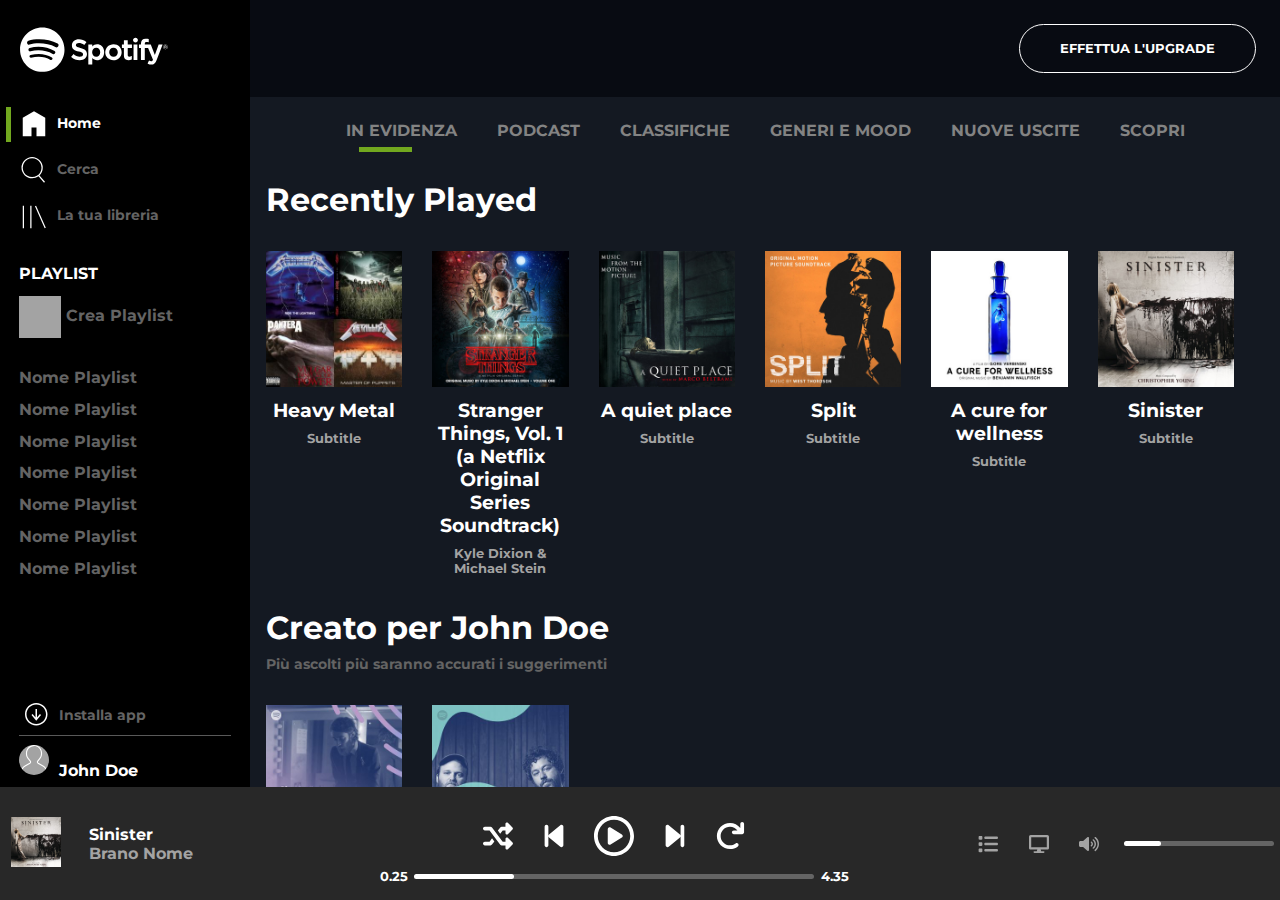
==== bonus.html @ 2855f5fd "Added new styles + Created bonus files" ====
<!DOCTYPE html>
<html lang="en">

<head>
    <meta charset="UTF-8">
    <meta http-equiv="X-UA-Compatible" content="IE=edge">
    <meta name="viewport" content="width=device-width, initial-scale=1.0">
    <title>Document</title>
    <link rel="preconnect" href="https://fonts.googleapis.com">
    <link rel="preconnect" href="https://fonts.gstatic.com" crossorigin>
    <link href="https://fonts.googleapis.com/css2?family=Montserrat:wght@400;700&display=swap" rel="stylesheet">
    <link rel="stylesheet" href="https://cdnjs.cloudflare.com/ajax/libs/font-awesome/6.1.1/css/all.min.css" integrity="sha512-KfkfwYDsLkIlwQp6LFnl8zNdLGxu9YAA1QvwINks4PhcElQSvqcyVLLD9aMhXd13uQjoXtEKNosOWaZqXgel0g==" crossorigin="anonymous" referrerpolicy="no-referrer" />  
    <link rel="stylesheet" href="css/style.css">
    <link rel="stylesheet" href="css/bonus.css">
</head>

<body>

  <!-- Main container of all the web-app-->
  <div class="app">  

    <!--  div  of  all the "upper" content-->
    <div class="flex-grow d-flex">

      <!-- sidebar -->
      <div class="sidebar">
            <!-- sidebar content -->
            <div class="sidebar-logo">
                <img class="logo" src="img/images/logo.svg" alt="logo spotify">
                <img src="img/images/logo-small.svg" alt="" class="logo-small">
            </div>
            <div class="sidebar-switch-section">
                <ul>
                    <li class="text-white"><img src="img/images/home.svg"" alt=""><span class="sidebar-switch-section-name">Home</span></li>
                    <li><img src="img/images/search.svg" alt=""><span class="sidebar-switch-section-name">Cerca</span></li>
                    <li><img src="img/images/libreria.svg" alt=""><span class="sidebar-switch-section-name">La tua libreria</span></li>
                </ul>
            </div>

            <div class="playlist flex-grow overflow-auto">
                <h1 class="text-medium ">PLAYLIST</h1>
                <div class="playlist-square"><i class="square-add fa-solid fa-plus"></i></div>
                <span>Crea Playlist</span>

                <ol>
                    <li>Nome Playlist</li>
                    <li>Nome Playlist</li>
                    <li>Nome Playlist</li>
                    <li>Nome Playlist</li>
                    <li>Nome Playlist</li>
                    <li>Nome Playlist</li>
                    <li>Nome Playlist</li>
                </ol>
            </div>

           <div class="user-info">
               <div class="upper-info">
                <img src="img/images/download.svg" alt=""><span> Installa app</span>
                </div>
                <div class="bottom-info">
                    <img src="img/images/profile.svg" alt=""><span class="text-white">John Doe</span>
                </div>
           </div>

      </div>
      <!-- end of the sidebar -->

      <!-- app content which includes topbar and all the songs-->
      <div class="d-flex flex-grow flex-col">
        <!-- navbar with the uppgrade button -->
        <div class="topbar">
            <button>EFFETTUA L'UPGRADE</button>
        </div>
        <!-- end of the navbar -->
        
        <!-- contents of the songs and the main content of the webapp -->
        <div class="flex-grow overflow-auto songs-container">
          <!-- navbar for different categories "podcast rankings ..." -->
          <div class="nav-categories">
              <ul>
                <li>In evidenza</li>
                <li>Podcast</li>
                <li>Classifiche</li>
                <li>generi e mood</li>
                <li>nuove uscite</li>
                <li>scopri</li>
              </ul>
          </div>
          <!-- END OF NAV-CATEGORIES -->

          <!-- songs content -->
          <div class="headings">
            <h1>Recently Played</h1>
          </div>
          <div class="row">
            <div class="square">
              <div class="square-img">
              <img src="img/images/metal_lifting.jpg" alt="">
              </div>
              <div class="square-text">
                <h1 class="">Heavy Metal</h1>
                <h2 class="text-small">Subtitle</h2>
              </div>
            </div>
            <div class="square">
              <div class="square-img">
              <img src="img/images/stranger.jpeg" alt="">
              </div>
              <div class="square-text">
                <h1 class="">Stranger Things, Vol. 1 (a Netflix Original Series Soundtrack)</h1>
                <h2 class="text-small">Kyle Dixion & Michael Stein</h2>
              </div>
            </div>

            <div class="square">
              <div class="square-img">
              <img src="img/images/aquietplace.jpeg" alt="">
              </div>
              <div class="square-text">
                <h1 class="">A quiet place</h1>
                <h2 class="text-small">Subtitle</h2>
              </div>
            </div>

            <div class="square">
              <div class="square-img">
              <img src="img/images/split.jpeg" alt="">
              </div>
              <div class="square-text">
                <h1 class="">Split</h1>
                <h2 class="text-small">Subtitle</h2>
              </div>
            </div>
            

            <div class="square">
              <div class="square-img">
              <img src="img/images/cure.jpeg" alt="">
              </div>
              <div class="square-text">
                <h1 class="">A cure for wellness</h1>
                <h2 class="text-small">Subtitle</h2>
              </div>
            </div>


            
            <div class="square">
              <div class="square-img">
              <img src="img/images/sinister.jpeg" alt="">
              </div>
              <div class="square-text">
                <h1 class="">Sinister</h1>
                <h2 class="text-small">Subtitle</h2>
              </div>
            </div>
          </div>

          <div class="headings">
          <h1>Creato per John Doe</h1>
          <h2>Più ascolti più saranno accurati i suggerimenti</h2>
          </div>
          <div class="row">
            <div class="square">
              <div class="square-img">
              <img src="img/images/radar.jpeg" alt="">
              </div>
              <div class="square-text">
                <h1 class="">Release Radar</h1>
              </div>
            </div>
            <div class="square">
              <div class="square-img">
              <img src="img/images/mixdaily.jpeg" alt="">
              </div>
              <div class="square-text">
                <h1 class="">Daily Mix 1</h1>
              </div>
            </div>
          </div>


          <div class="headings">
            <h1>Artisti più popolari</h1>
            <h2>Più ascolti più saranno accurati i suggerimenti</h2>
            </div>
            <div class="row">
              <div class="square">
                <div class="square-img" id="circle-img">
                <img src="img/images/youg.jpeg" class="border-r-50" alt="">
                </div>
                <div class="square-text">
                  <h1 class="">Lana Del Rey</h1>
                </div>
              </div>
              <div class="square">
                <div class="square-img" id="circle-img">
                <img src="img/images/einaudi.jpeg" class="border-r-50" alt="">
                </div>
                <div class="square-text">
                  <h1 class="">Ludovico Einauidi</h1>
                </div>
              </div>
            </div>
        </div>
          <!-- ends of the song content -->

      </div>
    </div>
    <!-- end of the "upper" content -->

    <!-- bottom player of the songs -->
    <div class="bottom-player">

      <div class="player-content">

        <div class="player-left">
            <div class="player-left-img">
              <img src="img/images/sinister.jpeg" alt="">
            </div>
            <div class="player-left-title">
              <h1 class="text-medium">Sinister</h1>
              <h2 class="text-medium">Brano Nome</h2>
            </div>
            <div class="player-left-icons">
              <i class="fa-regular fa-heart"></i>
              <i class="fa-regular fa-folder"></i>
            </div>
        </div>

        <div class="player-middle">
            <div class="player-middle-top">
              <svg xmlns="http://www.w3.org/2000/svg" viewBox="0 0 512 512"><!--! Font Awesome Pro 6.1.1 by @fontawesome - https://fontawesome.com License - https://fontawesome.com/license (Commercial License) Copyright 2022 Fonticons, Inc. --><path d="M424.1 287c-15.13-15.12-40.1-4.426-40.1 16.97V352H336L153.6 108.8C147.6 100.8 138.1 96 128 96H32C14.31 96 0 110.3 0 128s14.31 32 32 32h80l182.4 243.2C300.4 411.3 309.9 416 320 416h63.97v47.94c0 21.39 25.86 32.12 40.99 17l79.1-79.98c9.387-9.387 9.387-24.59 0-33.97L424.1 287zM336 160h47.97v48.03c0 21.39 25.87 32.09 40.1 16.97l79.1-79.98c9.387-9.391 9.385-24.59-.0013-33.97l-79.1-79.98c-15.13-15.12-40.99-4.391-40.99 17V96H320c-10.06 0-19.56 4.75-25.59 12.81L254 162.7L293.1 216L336 160zM112 352H32c-17.69 0-32 14.31-32 32s14.31 32 32 32h96c10.06 0 19.56-4.75 25.59-12.81l40.4-53.87L154 296L112 352z"/></svg>
              <svg xmlns="http://www.w3.org/2000/svg" viewBox="0 0 320 512"><!--! Font Awesome Pro 6.1.1 by @fontawesome - https://fontawesome.com License - https://fontawesome.com/license (Commercial License) Copyright 2022 Fonticons, Inc. --><path d="M31.1 64.03c-17.67 0-31.1 14.33-31.1 32v319.9c0 17.67 14.33 32 32 32C49.67 447.1 64 433.6 64 415.1V96.03C64 78.36 49.67 64.03 31.1 64.03zM267.5 71.41l-192 159.1C67.82 237.8 64 246.9 64 256c0 9.094 3.82 18.18 11.44 24.62l192 159.1c20.63 17.12 52.51 2.75 52.51-24.62v-319.9C319.1 68.66 288.1 54.28 267.5 71.41z"/></svg>
              <svg xmlns="http://www.w3.org/2000/svg" viewBox="0 0 512 512"><!--! Font Awesome Pro 6.1.1 by @fontawesome - https://fontawesome.com License - https://fontawesome.com/license (Commercial License) Copyright 2022 Fonticons, Inc. --><path d="M188.3 147.1C195.8 142.8 205.1 142.1 212.5 147.5L356.5 235.5C363.6 239.9 368 247.6 368 256C368 264.4 363.6 272.1 356.5 276.5L212.5 364.5C205.1 369 195.8 369.2 188.3 364.9C180.7 360.7 176 352.7 176 344V167.1C176 159.3 180.7 151.3 188.3 147.1V147.1zM512 256C512 397.4 397.4 512 256 512C114.6 512 0 397.4 0 256C0 114.6 114.6 0 256 0C397.4 0 512 114.6 512 256zM256 48C141.1 48 48 141.1 48 256C48 370.9 141.1 464 256 464C370.9 464 464 370.9 464 256C464 141.1 370.9 48 256 48z"/></svg>
              <svg xmlns="http://www.w3.org/2000/svg" viewBox="0 0 320 512"><!--! Font Awesome Pro 6.1.1 by @fontawesome - https://fontawesome.com License - https://fontawesome.com/license (Commercial License) Copyright 2022 Fonticons, Inc. --><path d="M287.1 447.1c17.67 0 31.1-14.33 31.1-32V96.03c0-17.67-14.33-32-32-32c-17.67 0-31.1 14.33-31.1 31.1v319.9C255.1 433.6 270.3 447.1 287.1 447.1zM52.51 440.6l192-159.1c7.625-6.436 11.43-15.53 11.43-24.62c0-9.094-3.809-18.18-11.43-24.62l-192-159.1C31.88 54.28 0 68.66 0 96.03v319.9C0 443.3 31.88 457.7 52.51 440.6z"/></svg>
              <svg xmlns="http://www.w3.org/2000/svg" viewBox="0 0 512 512"><!--! Font Awesome Pro 6.1.1 by @fontawesome - https://fontawesome.com License - https://fontawesome.com/license (Commercial License) Copyright 2022 Fonticons, Inc. --><path d="M496 48V192c0 17.69-14.31 32-32 32H320c-17.69 0-32-14.31-32-32s14.31-32 32-32h63.39c-29.97-39.7-77.25-63.78-127.6-63.78C167.7 96.22 96 167.9 96 256s71.69 159.8 159.8 159.8c34.88 0 68.03-11.03 95.88-31.94c14.22-10.53 34.22-7.75 44.81 6.375c10.59 14.16 7.75 34.22-6.375 44.81c-39.03 29.28-85.36 44.86-134.2 44.86C132.5 479.9 32 379.4 32 256s100.5-223.9 223.9-223.9c69.15 0 134 32.47 176.1 86.12V48c0-17.69 14.31-32 32-32S496 30.31 496 48z"/></svg>
            </div>  
            <div class="player-middle-bottom">
              <span class="text-white text-small">0.25</span>
              <div class="timebar">
                <div class="timebar-i"></div>
                <div class="timebar-circle"></div>
              </div>
              <span class="text-white text-small">4.35</span>
            </div>
        </div>


        <div class="player-right">
          <svg xmlns="http://www.w3.org/2000/svg" viewBox="0 0 512 512"><!--! Font Awesome Pro 6.1.1 by @fontawesome - https://fontawesome.com License - https://fontawesome.com/license (Commercial License) Copyright 2022 Fonticons, Inc. --><path d="M88 48C101.3 48 112 58.75 112 72V120C112 133.3 101.3 144 88 144H40C26.75 144 16 133.3 16 120V72C16 58.75 26.75 48 40 48H88zM480 64C497.7 64 512 78.33 512 96C512 113.7 497.7 128 480 128H192C174.3 128 160 113.7 160 96C160 78.33 174.3 64 192 64H480zM480 224C497.7 224 512 238.3 512 256C512 273.7 497.7 288 480 288H192C174.3 288 160 273.7 160 256C160 238.3 174.3 224 192 224H480zM480 384C497.7 384 512 398.3 512 416C512 433.7 497.7 448 480 448H192C174.3 448 160 433.7 160 416C160 398.3 174.3 384 192 384H480zM16 232C16 218.7 26.75 208 40 208H88C101.3 208 112 218.7 112 232V280C112 293.3 101.3 304 88 304H40C26.75 304 16 293.3 16 280V232zM88 368C101.3 368 112 378.7 112 392V440C112 453.3 101.3 464 88 464H40C26.75 464 16 453.3 16 440V392C16 378.7 26.75 368 40 368H88z"/></svg>
          <svg xmlns="http://www.w3.org/2000/svg" viewBox="0 0 576 512"><!--! Font Awesome Pro 6.1.1 by @fontawesome - https://fontawesome.com License - https://fontawesome.com/license (Commercial License) Copyright 2022 Fonticons, Inc. --><path d="M528 0h-480C21.5 0 0 21.5 0 48v320C0 394.5 21.5 416 48 416h192L224 464H152C138.8 464 128 474.8 128 488S138.8 512 152 512h272c13.25 0 24-10.75 24-24s-10.75-24-24-24H352L336 416h192c26.5 0 48-21.5 48-48v-320C576 21.5 554.5 0 528 0zM512 352H64V64h448V352z"/></svg>
          <svg xmlns="http://www.w3.org/2000/svg" viewBox="0 0 640 512"><!--! Font Awesome Pro 6.1.1 by @fontawesome - https://fontawesome.com License - https://fontawesome.com/license (Commercial License) Copyright 2022 Fonticons, Inc. --><path d="M412.6 182c-10.28-8.334-25.41-6.867-33.75 3.402c-8.406 10.24-6.906 25.35 3.375 33.74C393.5 228.4 400 241.8 400 255.1c0 14.17-6.5 27.59-17.81 36.83c-10.28 8.396-11.78 23.5-3.375 33.74c4.719 5.806 11.62 8.802 18.56 8.802c5.344 0 10.75-1.779 15.19-5.399C435.1 311.5 448 284.6 448 255.1S435.1 200.4 412.6 182zM473.1 108.2c-10.22-8.334-25.34-6.898-33.78 3.34c-8.406 10.24-6.906 25.35 3.344 33.74C476.6 172.1 496 213.3 496 255.1s-19.44 82.1-53.31 110.7c-10.25 8.396-11.75 23.5-3.344 33.74c4.75 5.775 11.62 8.771 18.56 8.771c5.375 0 10.75-1.779 15.22-5.431C518.2 366.9 544 313 544 255.1S518.2 145 473.1 108.2zM534.4 33.4c-10.22-8.334-25.34-6.867-33.78 3.34c-8.406 10.24-6.906 25.35 3.344 33.74C559.9 116.3 592 183.9 592 255.1s-32.09 139.7-88.06 185.5c-10.25 8.396-11.75 23.5-3.344 33.74C505.3 481 512.2 484 519.2 484c5.375 0 10.75-1.779 15.22-5.431C601.5 423.6 640 342.5 640 255.1S601.5 88.34 534.4 33.4zM301.2 34.98c-11.5-5.181-25.01-3.076-34.43 5.29L131.8 160.1H48c-26.51 0-48 21.48-48 47.96v95.92c0 26.48 21.49 47.96 48 47.96h83.84l134.9 119.8C272.7 477 280.3 479.8 288 479.8c4.438 0 8.959-.9314 13.16-2.835C312.7 471.8 320 460.4 320 447.9V64.12C320 51.55 312.7 40.13 301.2 34.98z"/></svg>
          <div class="timebar">
            <div class="timebar-i"></div>
            <div class="timebar-circle"></div>
          </div>
        </div>


    </div>


  </div>











  </div>

</body>

</html>
---- css/style.css ----
/* Utilities classes and base structure styles  */

* {
  margin : 0 ; 
  padding : 0 ; 
  box-sizing : border-box ;
  font-family: 'Montserrat', sans-serif;
  font-weight: bold;
}

:root {
    --color-main : #141922;
    --color-player : #282828;
    --color-bar : #080B12;
    --color-black : #000000;
    --color-gray : #646464;
    --color-gray-light : #A3A3A3;
    --color-white : #fff;
    --text-medium : 1rem ;
    --text-big : 2.4rem ; 
    --text-small : 0.8rem;

}



.text-medium {
    font-size: var(--text-medium);
}

.text-big {
    font-size: var(--text-big);
}

.text-small {
    font-size: var(--text-small);
}

.text-white {
    color: #fff;
}


h1 {
    color: #fff;
}

h2 {
    color: #A3A3A3;
}

ul li , ol li {
    list-style-type: none;
}

.border-r-50 {
    border-radius: 50%;
}


.app {
    height: 100vh;
    display: flex;
    flex-direction: column;
}

.flex-grow {
    flex-grow: 1;
    overflow: hidden;
}

.d-flex {
    display: flex;
}

.flex-col {
    flex-direction: column;
}

.overflow-auto {
    overflow: auto;
}

.bottom-player {
    padding: 1rem 0;
    flex-shrink: 0;
    background: var(--color-player);
    width: 100%;
    overflow: hidden;
}


.topbar {
    padding: 1.5rem 0;
    flex-shrink: 0;
    background: var(--color-bar);
}
    
.sidebar {
    display: flex;
    flex-direction: column;
    flex-shrink: 0;
    width: 250px;
    background: var(--color-black);
    color: var(--color-gray);
    font-size: var(--text-medium);
    
}
  
.songs-container {
    background: var(--color-main);
}





/* ------------------------------------------  */

/* SIDEBAR STYLE */


.sidebar {
    padding: 0.5rem 1.2rem;
    gap: 25px;
}

.sidebar img:not(.logo):not(.logo-small) {
    width: 30px;
}

.logo {
    width: 150px;
    padding-top: 1.2rem;

}

.logo-small {
    display: none;
}

.sidebar-switch-section ul li {
    padding: 0.5rem 0;
}

.sidebar-switch-section ul li:hover{
    color: var(--color-white);
    cursor: pointer;
}

.sidebar-switch-section ul li:first-child {
    position: relative;
}

.sidebar-switch-section ul li:first-child::after {
    content: '';
    width: 35px;
    height: 30px;
    transform: rotate(90deg) translateY(150px);
    border-bottom: solid 5px #72A81F;
    position: absolute;
    right: 40px;
    top: 6px;

}




.sidebar-switch-section ul li img {
   margin-right: 0.5rem;
   vertical-align: middle;
}

.sidebar-switch-section ul li span {
    font-size: 0.9rem;
}

.playlist-square {
    width: 20px;
    height: 20px;
    background: var(--color-gray-light);
    font-size: 1.7rem;
    color: var(--color-black);
    text-align: center;
    font-weight: 700;
    padding: 1.3rem;
    position: relative;
    display: inline-block;
    margin-right: 0;
    vertical-align: middle;
}

.playlist-square i { 
    position: absolute;
    top: 50%;
    left: 50%;
    transform: translate(-50% , -50%);
}

.playlist-square:hover{
    background: var(--color-white);
    cursor: pointer;
}

.playlist-square:hover + span{
    color: var(--color-white);
    cursor: pointer;
}

.playlist h1 {
    margin-bottom: 0.8rem;
}

.playlist ol {
    margin-top: 1.5rem;
}

.playlist ol li{
    padding: 0.4rem 0;
}

.playlist ol li:hover{
    color: var(--color-white);
    cursor: pointer;
}


.user-info .upper-info {
    display: flex;
    gap: 10px;
    border-bottom: 1px solid rgba(100, 100, 100, 0.894);
    font-size: 0.9rem;
    align-items: center;
    padding-bottom: 0.3rem;
}

.user-info .upper-info img {
    vertical-align: middle;
}

.user-info .upper-info span:hover{
    color: var(--color-white);
    cursor: pointer;
}

.user-info .bottom-info {
   padding-top: 0.3rem;
    

}

.user-info .bottom-info img {
    margin-top: 0.3rem;
    width: 30px;
    height: 30px;
    border-radius: 50%;
    background: var(--color-gray-light);
    margin-right: 10px;
    
}


/* -------------------------------------------- */


/* TOPBAR STYLE */


.topbar button {
    float: right;
    border-radius: 25px;
    border: 1px solid #fff;
    background: transparent;
    color: #fff;
    margin-right: 1.5rem;
    font-size: 0.8rem;
    text-align: center;
    padding: 1rem 2.5rem;
}


.topbar button:hover {
    transform: scale(1.1);
}

/* -------------------------------------------- */


/* NAV CATEGORIES  STYLE */

.nav-categories {
    color: var(--color-gray-light);
    gap: 20px;
    font-size: 1rem;
    text-transform: uppercase;
}

.nav-categories ul {
    display: flex;
    flex-wrap: wrap;
    justify-content: center;
    align-items: center;
    padding: 0.1rem;
    color: rgb(131, 131, 131);
    padding: 1.5rem 1rem;
    gap: 40px;
}

.nav-categories ul li:hover{
    color: var(--color-white);
    cursor: pointer;
}


.nav-categories ul li:first-child {
    position: relative;
}

.nav-categories ul li:first-child::after {
    content: '';
    width: 53px;
    height: 26px;
    transform: rotate(360deg) translateY(0);
    border-bottom: solid 5px #72A81F;
    position: absolute;
    right: 40%;
}







/* -------------------------------------------- */


/* SONGS CONTENT STYLE */


.headings {
    padding: 1rem;
}

.headings h2 {
    margin-top: 0.5rem;
    font-size: 0.9rem;
    color: var(--color-gray);
}




.row {
    display: flex;
    padding: 1rem;
    flex-wrap: wrap;
    gap : 30px ;

}



.square {
    aspect-ratio: 1/1;
    flex-basis: calc(100% / 6 - 30px );   
}



.square img {
    width: 100%;
    display: block;
}

.square .square-text {
    text-align: center;
    font-size: 0.6rem;
}

.square .square-text h1{
    padding-bottom: 0.6rem;
    font-size: 1.175rem;
}

.square-img {
    position: relative;
    margin-bottom: 0.7rem;
}

.square-img:hover::before  {
    cursor: pointer;
    content: "";
    position: absolute;
    top: 0;
    left: 0;
    bottom: 0;
    right: 0;
    background: rgba(0,0,0,0.5);
    
}


.square-img:hover::after  {
    font-family: "Font Awesome 5 Free";
    content: "\f144"; 
    position: absolute;
    font-size: 4rem;
    color: #fff;
    top: 50%;
    left: 50%;
    transform: translate(-50% , -50%);
    
}

.square-img#circle-img:hover::before  {
    cursor: pointer;
    content: "";
    position: absolute;
    top: 0;
    left: 0;
    bottom: 0;
    right: 0;
    background: rgba(0,0,0,0.5);
    border-radius: 50%;
    
}

/* -------------------------------------------- */


/* PLAYERBAR SECTION STYLE */


svg {
    width: 30px;
    height: 30px;
}

.player-content {
    display: flex;
    justify-content: space-between;
    align-items: center;
}

.player-left-img , .player-left-title , .player-left-icons {
    display: inline-block;
    margin : 0 0.7rem;
    vertical-align: middle;
} 



.player-left-img {
    width: 50px;
}

.player-left-img img {
    width: 100%;
    
}

.player-left-icons i {
    transform: scale(1.2);
    padding: 0 0.5rem;
    color: var(--color-gray-light);
}

.player-left-icons i:hover , .player-left-title h2:hover {
    color: #fff;
}


.player-middle-top {
    display: flex;
    align-items: center;
    justify-content: center;
}


.player-middle-bottom {
    display: flex;
    align-items: center;
}

.player-middle svg {
    width: 30px;
    height: 30px;
    margin: 0.8rem;
    fill: var(--color-white);
}

.player-middle svg:nth-child(3) {
    width: 40px;
    height: 40px;
    
}


.player-middle svg:nth-child(3):hover  {
   transform: scale(1.2);
    
}

.timebar {
    height: 5px;
    border-radius: 20px;
    background: var(--color-gray);
    display: inline-block;
    margin: 0 0.4rem;
    vertical-align: middle;
}


.timebar-i {
    width: 25%;
    height: 5px;
    border-radius: 20px;
    background: var(--color-white);
}


.timebar {
    width: 100px;
    position: relative;
}


.timebar-circle {
    width: 20px;
    height: 20px;
    border-radius: 50%;
    background: #72A81F;
    position: absolute;
    bottom: -7px;
    left: 20%;
    display: none;
}

.timebar:hover .timebar-i {
    background: #72A81F;
}

.timebar:hover .timebar-circle {
    display: block;
}

.player-middle .timebar {
    width: 400px;
}



.player-right svg {
    width: 20px;
    height: 20px;
    margin: 0.8rem;
    fill: var(--color-gray-light);
    vertical-align: middle;
}

.player-right svg:hover {
    fill: var(--color-white);
}


.player-right .timebar {
    width: 150px;
}

/* -------------------------------------------- */



/* MEDIA QUERY */


 @media screen and (max-width : 1200px) {

    .square {
        flex-basis: calc(100% / 4 - 30px);
    }
    
   

} 



@media screen and (max-width : 1100px) {

    .square {
        flex-basis: calc(100% / 3 - 30px);
    }

    .player-middle .timebar {
        width: 300px;
    }
    
    
}


@media screen and (max-width : 900px) {
    .square {
        flex-basis: calc(100% / 2 - 30px);
    }




    .player-left-icons i {
        display: block;
        margin-bottom: 0.4rem;
    }
    

    .player-middle .timebar {
        width: 200px;
    }
    

}



@media screen and (max-width : 700px) {




    .sidebar {
        width: 70px;
        align-items: center;
    }

    .logo {
        display: none;
    }

    .logo-small {
        display: block;
        width: 40px;
    }

    .playlist > * {
        display: none;
    }

    .user-info .upper-info {
        border-bottom: unset ;
    }

    .bottom-info span {
        display: none;
    }
    
    .upper-info span {
        display: none;
    }

    .sidebar-switch-section-name {
        display: none;
    }

    .player-right {
        display: flex;
        flex-direction: column;
    }
    
    .player-right .timebar {
        width: 50px;
    }

}






@media screen and (max-width : 500px) {
    .square {
        flex-basis: calc(100% / 1 - 30px);
    }
    
}
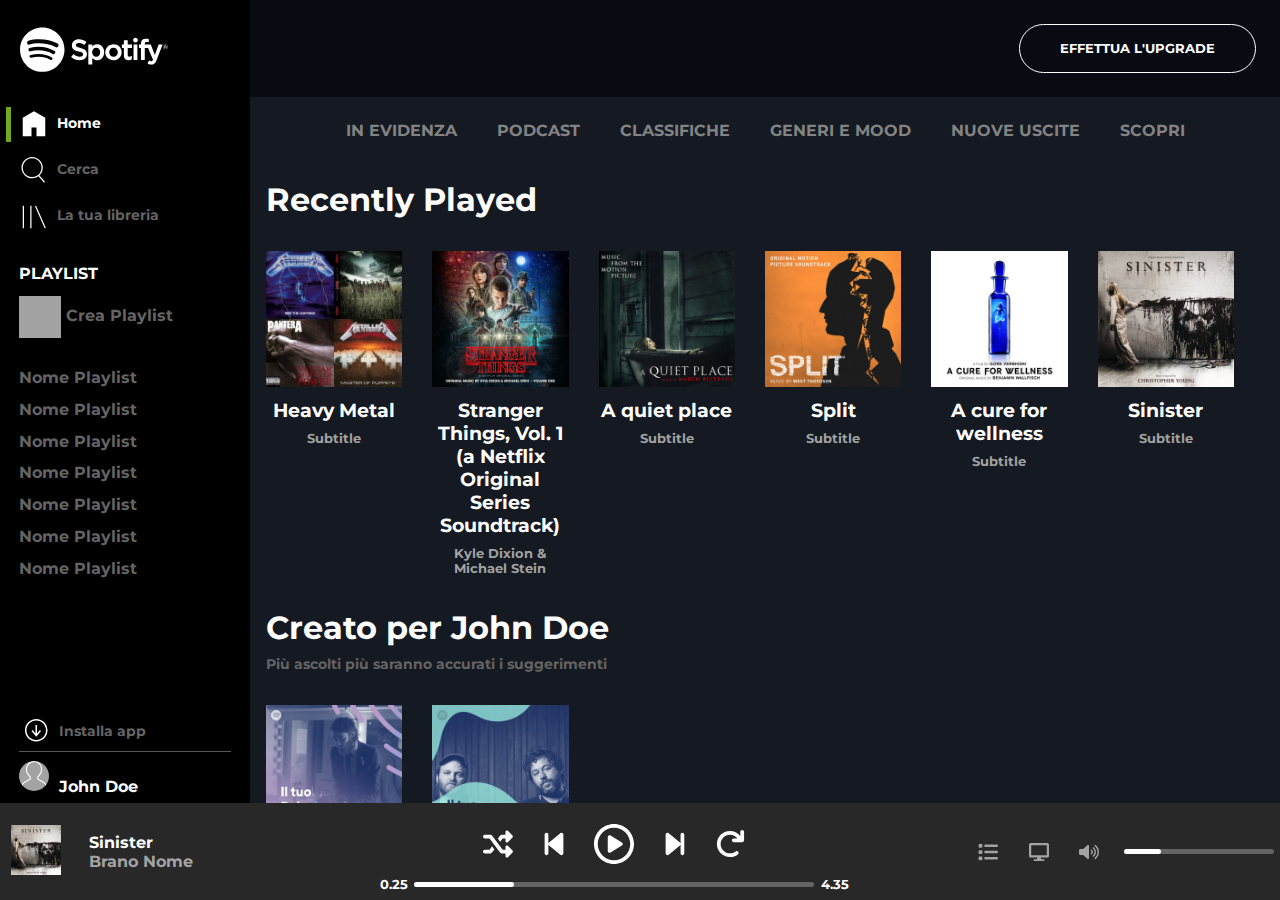
==== commit e59c6e31: "Adjustments to html files and modified bonus.css" ====
--- a/bonus.html
+++ b/bonus.html
@@ -31,7 +31,7 @@
             </div>
             <div class="sidebar-switch-section">
                 <ul>
-                    <li class="text-white"><img src="img/images/home.svg"" alt=""><span class="sidebar-switch-section-name">Home</span></li>
+                    <li class="text-white"><img src="img/images/home.svg" alt=""><span class="sidebar-switch-section-name">Home</span></li>
                     <li><img src="img/images/search.svg" alt=""><span class="sidebar-switch-section-name">Cerca</span></li>
                     <li><img src="img/images/libreria.svg" alt=""><span class="sidebar-switch-section-name">La tua libreria</span></li>
                 </ul>
--- a/css/style.css
+++ b/css/style.css
@@ -82,7 +82,7 @@
 }
 
 .bottom-player {
-    padding: 1rem 0;
+    padding: 0.5rem 0;
     flex-shrink: 0;
     background: var(--color-player);
     width: 100%;
--- a/css/bonus.css
+++ b/css/bonus.css
@@ -0,0 +1,47 @@
+/* SPOTIFY BONUS
+    hide cover on smaller screens
+    hide the cta on max-height 
+    add animations (some already added in default style)
+    add more responsivness
+ */
+
+
+
+.nav-categories ul li {
+    position: relative;
+}
+
+
+.nav-categories ul li::after {
+    opacity: 0;
+    transition: all 1.5s ease 0.5s;
+    content: "";
+}
+
+.nav-categories ul li:hover::after {
+    content: '';
+    width: 53px;
+    height: 26px;
+    transform: rotate(360deg) translateY(0);
+    border-bottom: solid 5px #72A81F;
+    position: absolute;
+    right: 40%; 
+    opacity: 1;
+    transition: opacity 1.5s ease ;
+}
+
+
+
+.timebar:hover .timebar-i {
+    width: 100%;
+    transition: width 3.5s;
+}
+
+
+
+
+@media screen and (max-height : 500px) {
+    .topbar {
+        display: none;
+    }
+}